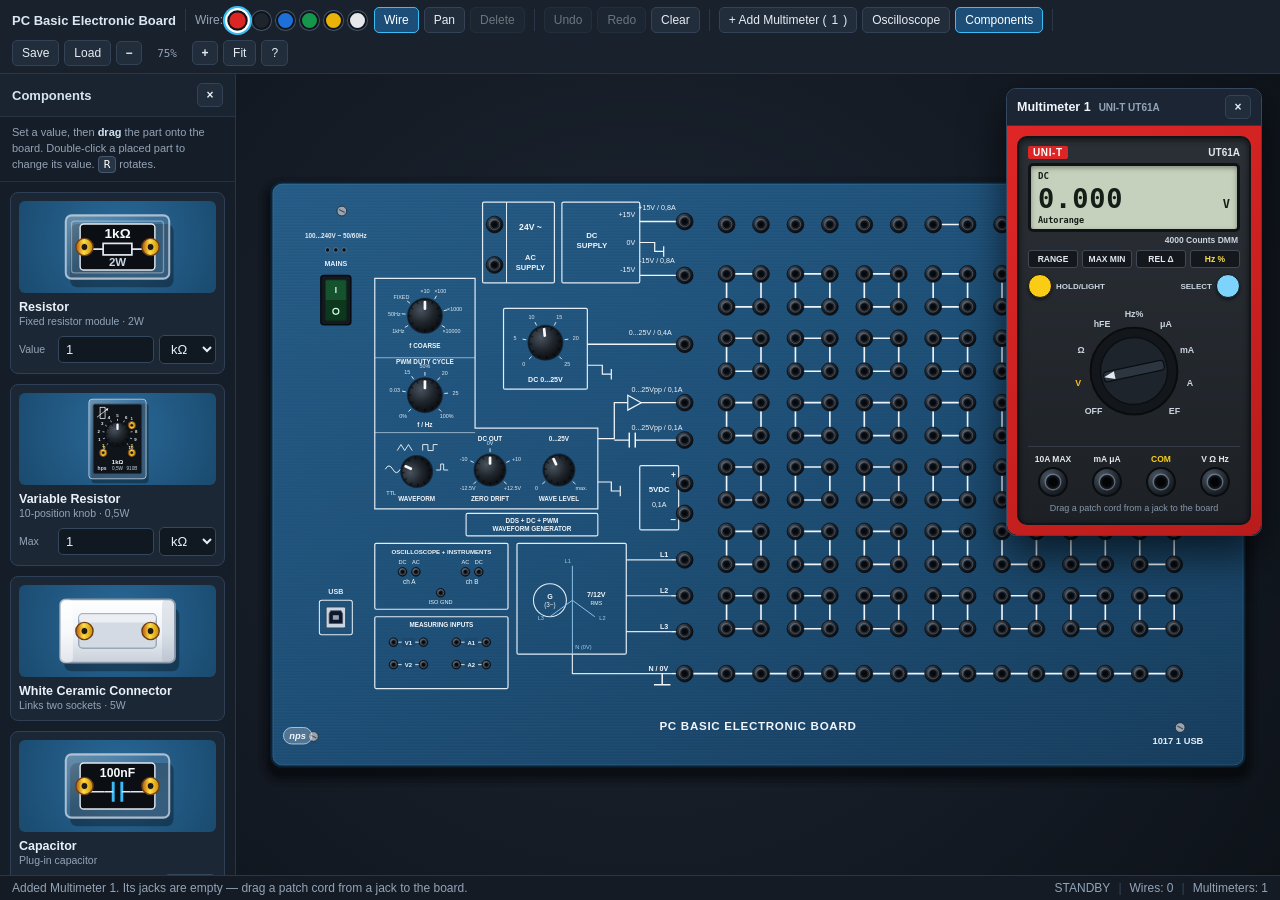
==== board-simulator/index.html @ 370e1baa "Add files via upload" ====
<!DOCTYPE html>
<html lang="en">
<head>
  <meta charset="UTF-8" />
  <meta name="viewport" content="width=device-width, initial-scale=1.0" />
  <title>PC Basic Electronic Board — Model 1017.1 USB Simulator</title>
  <link rel="stylesheet" href="styles/main.css" />
</head>
<body>
  <header class="toolbar" aria-label="Simulator Controls">
    <div class="toolbar-group brand">
      <span class="brand-title">PC Basic Electronic Board</span>
    </div>

    <div class="toolbar-divider"></div>

    <div class="toolbar-group" role="group" aria-label="Patch Cord Colors">
      <span class="group-label">Wire:</span>
      <div id="color-picker" class="color-swatches"></div>
    </div>

    <div class="toolbar-group" role="group" aria-label="Tools">
      <button id="tool-wire" class="btn btn-tool active" type="button" title="Wire Tool (W)">Wire</button>
      <button id="tool-pan" class="btn btn-tool" type="button" title="Pan View Tool (H / Space+Drag)">Pan</button>
      <button id="btn-delete" class="btn btn-danger" type="button" title="Delete the selected wire or component (Del / Backspace)" disabled>Delete</button>
    </div>

    <div class="toolbar-divider"></div>

    <div class="toolbar-group">
      <button id="btn-undo" class="btn" type="button" title="Undo (Ctrl+Z)" disabled>Undo</button>
      <button id="btn-redo" class="btn" type="button" title="Redo (Ctrl+Y)" disabled>Redo</button>
      <button id="btn-clear-wires" class="btn btn-danger" type="button" title="Remove All Patch Cords">Clear</button>
    </div>

    <div class="toolbar-divider"></div>

    <div class="toolbar-group">
      <button id="btn-add-multimeter" class="btn" type="button" title="Add Another Multimeter (D)">+ Add Multimeter (<span id="multimeter-count-badge">0</span>)</button>
      <button id="btn-toggle-scope" class="btn" type="button" title="Toggle Oscilloscope (O)">Oscilloscope</button>
      <button id="btn-toggle-sidebar" class="btn active" type="button" title="Show / hide the Components sidebar (P)">Components</button>
    </div>

    <div class="toolbar-divider"></div>

    <div class="toolbar-group">
      <button id="btn-save" class="btn" type="button" title="Save Circuit JSON">Save</button>
      <button id="btn-load" class="btn" type="button" title="Load Circuit JSON">Load</button>
      <input id="file-load-input" type="file" accept=".json,application/json" hidden />
      <button id="btn-zoom-out" class="btn btn-icon" type="button" title="Zoom Out (-)">−</button>
      <span id="zoom-readout" class="zoom-readout">100%</span>
      <button id="btn-zoom-in" class="btn btn-icon" type="button" title="Zoom In (+)">+</button>
      <button id="btn-zoom-fit" class="btn" type="button" title="Fit Board to Screen (0)">Fit</button>
      <button id="btn-help" class="btn" type="button" title="Help &amp; Shortcuts (?)">?</button>
    </div>
  </header>

  <main id="workspace" class="workspace">
    <!-- Components sidebar -->
    <aside id="components-sidebar" class="components-sidebar" aria-label="Components">
      <div class="sidebar-header">
        <span>Components</span>
        <button id="btn-close-sidebar" class="btn btn-icon sidebar-close-btn" type="button" title="Hide sidebar">×</button>
      </div>
      <div class="sidebar-hint">Set a value, then <strong>drag</strong> the part onto the board. Double-click a placed part to change its value. <kbd>R</kbd> rotates.</div>
      <div id="components-list" class="components-list"></div>
    </aside>

    <div id="canvas-area" class="canvas-area">
      <svg id="board-svg" xmlns="http://www.w3.org/2000/svg" tabindex="0" aria-label="PC Basic Electronic Board 1017.1 USB">
        <defs id="svg-defs"></defs>
        <g id="viewport-root">
          <g id="board-static-layer"></g>
          <g id="board-controls-layer"></g>
          <g id="sockets-layer"></g>
          <g id="components-layer"></g>
        </g>
      </svg>

      <div id="diagnostics-bar" class="diagnostics-bar hidden" role="alert"></div>

      <!-- Multimeters (their jacks are sockets; patch cords are drawn above them) -->
      <div id="dmm-panels-host"></div>

      <aside id="scope-panel" class="floating-panel scope-panel hidden" style="left: 18px; bottom: 18px; width: 520px;">
        <div class="panel-drag-handle">
          <span>Virtual Oscilloscope (Ch A / Ch B)</span>
          <button class="btn btn-icon panel-close" data-close="scope-panel" type="button">×</button>
        </div>
        <div id="scope-body"></div>
      </aside>

      <!-- Wires, selection UI and drag previews live above the multimeter panels -->
      <svg id="wire-overlay" xmlns="http://www.w3.org/2000/svg" aria-hidden="true">
        <g id="overlay-root">
          <g id="wires-layer"></g>
          <g id="selection-ui-layer"></g>
          <g id="overlay-layer"></g>
        </g>
      </svg>

      <div id="socket-tooltip" class="tooltip hidden" role="status" aria-live="polite"></div>
    </div>
  </main>

  <footer class="status-bar">
    <span id="status-message">Ready — drag components from the sidebar onto the board and connect them with patch cords.</span>
    <span class="status-right">
      <span id="diag-summary">STANDBY</span>
      <span class="sep">|</span>
      <span id="wire-count-readout">Wires: 0</span>
      <span class="sep">|</span>
      <span id="phase-badge">Multimeters: 0</span>
    </span>
  </footer>

  <!-- Help Modal -->
  <div id="help-modal" class="modal hidden" role="dialog" aria-modal="true" aria-labelledby="help-title">
    <div class="modal-card">
      <div class="modal-header">
        <h2 id="help-title">Board Simulator Controls &amp; Shortcuts</h2>
        <button id="btn-close-help" class="btn btn-icon" type="button" aria-label="Close">×</button>
      </div>
      <div class="modal-body">
        <ul>
          <li><strong>Mains:</strong> switch the board on with the green rocker switch on the board itself.</li>
          <li><strong>Wiring:</strong> drag from any socket (or multimeter jack) to another, or click one then the other. Several plugs can share a socket.</li>
          <li><strong>Multimeters:</strong> click <em>+ Add Multimeter</em> (or press <code>D</code>). Their four jacks start empty — connect them with patch cords like any other socket.</li>
          <li><strong>Components:</strong> drag them from the sidebar onto sockets. Double-click a resistor / capacitor / inductor to change its value (Ω, kΩ, MΩ …). Turn the variable resistor's knob with the mouse.</li>
          <li><strong>Select &amp; Delete:</strong> click a wire or a component to select it, then press <code>Delete</code> / <code>Backspace</code>.</li>
        </ul>
        <div class="shortcut-grid">
          <div><kbd>1</kbd>–<kbd>6</kbd> Wire color</div>
          <div><kbd>W</kbd> Wire tool</div>
          <div><kbd>H</kbd> Pan tool</div>
          <div><kbd>Del</kbd> Delete selected</div>
          <div><kbd>R</kbd> Rotate selected</div>
          <div><kbd>D</kbd> Add multimeter</div>
          <div><kbd>O</kbd> Oscilloscope</div>
          <div><kbd>P</kbd> Components</div>
          <div><kbd>0</kbd> Fit board</div>
          <div><kbd>Ctrl</kbd>+<kbd>Z</kbd> Undo</div>
          <div><kbd>Ctrl</kbd>+<kbd>Y</kbd> Redo</div>
          <div><kbd>Esc</kbd> Deselect / cancel</div>
        </div>
      </div>
    </div>
  </div>

  <!-- Value Edit Modal -->
  <div id="value-modal" class="modal hidden" role="dialog" aria-modal="true">
    <div class="modal-card" style="width: min(380px, 92vw);">
      <div class="modal-header">
        <h2 id="value-modal-title">Set Component Value</h2>
        <button id="btn-close-value-modal" class="btn btn-icon" type="button" aria-label="Close">×</button>
      </div>
      <div class="modal-body" style="display:flex; gap:8px; align-items:center;">
        <input id="value-modal-input" type="number" min="0" step="any" value="1" class="value-input" />
        <select id="value-modal-unit" class="value-select"></select>
        <button id="btn-value-modal-ok" class="btn btn-accent" type="button">OK</button>
      </div>
    </div>
  </div>

  <script type="module" src="js/main.js"></script>
</body>
</html>
---- board-simulator/styles/main.css ----
:root {
  --bg-bench: #11161d;
  --bg-toolbar: #19212c;
  --border-subtle: #2a3646;
  --text-main: #e6edf5;
  --text-muted: #93a4b8;
  --accent: #38bdf8;
  --danger: #ef4444;
  --warn: #f59e0b;
  --mains-on: #22c55e;
  --font-ui: "Inter", -apple-system, BlinkMacSystemFont, "Segoe UI", Roboto, sans-serif;
  --font-mono: "JetBrains Mono", "Fira Code", Consolas, monospace;
}

* { box-sizing: border-box; }

input, select { user-select: text; }

html, body {
  margin: 0;
  padding: 0;
  width: 100%;
  height: 100%;
  overflow: hidden;
  background: var(--bg-bench);
  color: var(--text-main);
  font-family: var(--font-ui);
  user-select: none;
}

body { display: flex; flex-direction: column; }

/* Toolbar */
.toolbar {
  display: flex;
  flex-wrap: wrap;
  align-items: center;
  gap: 7px;
  padding: 7px 12px;
  background: var(--bg-toolbar);
  border-bottom: 1px solid var(--border-subtle);
  z-index: 30;
}

.toolbar-group { display: flex; align-items: center; gap: 5px; }
.toolbar-divider { width: 1px; height: 22px; background: var(--border-subtle); margin: 0 2px; }

.brand-badge {
  background: #235985;
  color: #fff;
  font-size: 11px;
  font-weight: 700;
  padding: 3px 7px;
  border-radius: 4px;
  letter-spacing: 0.04em;
}
.brand-title { font-size: 13px; font-weight: 600; color: #dbe7f3; }
.group-label { font-size: 12px; color: var(--text-muted); }

.btn, .select-input {
  appearance: none;
  border: 1px solid #334256;
  background: #222d3b;
  color: var(--text-main);
  font-size: 12px;
  font-weight: 500;
  padding: 5px 9px;
  border-radius: 5px;
  cursor: pointer;
  display: inline-flex;
  align-items: center;
  gap: 5px;
  transition: background 0.12s ease, border-color 0.12s ease;
}

.select-input { padding-right: 22px; }
.btn:hover:not(:disabled), .select-input:hover { background: #2c3a4c; border-color: #4a607a; }
.btn:disabled { opacity: 0.4; cursor: not-allowed; }
.btn.active { background: #1d4e78; border-color: var(--accent); color: #fff; }
.btn-accent { background: #0f4c5c; border-color: #2dd4bf; color: #ccfbf1; }
.btn-danger:hover:not(:disabled) { background: #4b1d24; border-color: var(--danger); }
.btn-icon { min-width: 26px; justify-content: center; padding: 4px 7px; font-weight: 700; }


.color-swatches { display: flex; align-items: center; gap: 5px; }
.color-swatch {
  width: 19px; height: 19px; border-radius: 50%;
  border: 2px solid #0f141a; box-shadow: 0 0 0 1px #44566c; cursor: pointer;
}
.color-swatch.active { box-shadow: 0 0 0 2px #fff, 0 0 0 4px var(--accent); transform: scale(1.08); }
.zoom-readout { font-family: var(--font-mono); font-size: 11px; color: var(--text-muted); min-width: 40px; text-align: center; }

/* Workspace */
.workspace {
  position: relative;
  flex: 1;
  min-height: 0;
  display: flex;
  overflow: hidden;
  background: radial-gradient(circle at 50% 45%, #1d2633 0%, #0e131a 100%);
}

.canvas-area {
  position: relative;
  flex: 1;
  min-width: 0;
  overflow: hidden;
}

#board-svg, #wire-overlay {
  position: absolute;
  inset: 0;
  width: 100%;
  height: 100%;
  display: block;
}
#board-svg { outline: none; cursor: default; }
#board-svg.pan-mode { cursor: grab; }
#board-svg.pan-mode.panning { cursor: grabbing; }

/* The wire overlay sits above the multimeter panels; only cables and the rotate button take clicks */
#wire-overlay { z-index: 5000; pointer-events: none; overflow: hidden; }
.wire-hit { pointer-events: stroke; cursor: pointer; }
.rotate-btn { pointer-events: all; cursor: pointer; }
.rotate-btn:hover circle { fill: #1479b8; }

.socket-hit { cursor: crosshair; }
.knob-hit { cursor: ns-resize; }
.component-draggable { cursor: grab; }
.component-draggable.dragging { cursor: grabbing; }
.canvas-area.tool-pan .component-draggable { cursor: grab; }
.wire-group:hover .wire-core { filter: brightness(1.22); }

/* Selection highlights */
.component-draggable .sel-ring {
  stroke: #38bdf8; stroke-width: 2.6; stroke-dasharray: 7 4; opacity: 0; pointer-events: none;
}
.component-draggable.selected .sel-ring { opacity: 1; }
.wire-group.selected .wire-select-glow { opacity: 0.8; }

/* Components sidebar */
.components-sidebar {
  width: 236px;
  flex: 0 0 236px;
  display: flex;
  flex-direction: column;
  background: #151d28;
  border-right: 1px solid var(--border-subtle);
  z-index: 6000;
  min-height: 0;
}
.components-sidebar.collapsed { display: none; }
.sidebar-header {
  display: flex; align-items: center; justify-content: space-between;
  padding: 9px 12px; font-size: 13px; font-weight: 700; color: #d6e4f2;
  border-bottom: 1px solid #263445; background: #1a2431;
}
.sidebar-hint {
  padding: 8px 12px; font-size: 11px; line-height: 1.45; color: var(--text-muted);
  border-bottom: 1px solid #223042;
}
.sidebar-hint strong { color: #cfe3f5; }
.components-list {
  flex: 1; overflow-y: auto; padding: 10px; display: flex; flex-direction: column; gap: 10px;
}
.component-card {
  background: #1c2735; border: 1px solid #2f4056; border-radius: 8px; padding: 8px 8px 9px;
  transition: border-color 0.12s ease, background 0.12s ease;
}
.component-card:hover { border-color: #4b7ea8; background: #20304a; }
.card-drag-area { cursor: grab; touch-action: none; }
.card-drag-area:active { cursor: grabbing; }
.card-preview {
  width: 100%; height: 92px; display: block;
  background: radial-gradient(circle at 50% 40%, #2a6a9a 0%, #1a4a6e 100%);
  border-radius: 6px; margin-bottom: 7px; pointer-events: none;
}
.card-title { font-size: 12.5px; font-weight: 700; color: #e8f1fa; }
.card-sub { font-size: 10.5px; color: var(--text-muted); margin-top: 1px; }
.card-value { display: flex; align-items: center; gap: 5px; margin-top: 8px; }
.card-value label { font-size: 10.5px; color: var(--text-muted); width: 34px; }

.value-input, .value-select {
  padding: 5px 7px; font-size: 13px; background: #101822; color: #e6edf5;
  border: 1px solid #35475c; border-radius: 5px; user-select: text;
}
.value-input { flex: 1; min-width: 0; width: 100%; }
.value-select { cursor: pointer; }
.value-input:focus, .value-select:focus { outline: none; border-color: var(--accent); }

/* Floating Panels */
.floating-panel {
  position: absolute;
  background: rgba(20, 27, 36, 0.96);
  border: 1px solid #35475e;
  border-radius: 10px;
  box-shadow: 0 18px 42px rgba(0, 0, 0, 0.65);
  z-index: 25;
  overflow: hidden;
}
.floating-panel.hidden { display: none; }

.panel-drag-handle {
  display: flex;
  align-items: center;
  justify-content: space-between;
  padding: 6px 10px;
  background: #1b2533;
  border-bottom: 1px solid #2b3a4e;
  font-size: 12px;
  font-weight: 600;
  color: #d6e4f2;
  cursor: move;
}

/* UNI-T UT61A Multimeter */
.dmm-panel { width: 256px; }
.ut61a-shell {
  padding: 10px;
  background: linear-gradient(145deg, #df2626 0%, #b91c1c 100%);
  border-radius: 0 0 10px 10px;
}
.ut61a-inner {
  background: linear-gradient(180deg, #2b3036 0%, #1d2126 100%);
  border-radius: 10px;
  padding: 8px 9px 10px;
  border: 2px solid #121518;
  box-shadow: inset 0 2px 6px rgba(0,0,0,0.6);
}
.ut61a-brand-row {
  display: flex; justify-content: space-between; align-items: center;
  margin-bottom: 4px;
}
.ut61a-logo {
  background: #dc2626; color: #fff; font-weight: 900; font-size: 10px;
  padding: 1px 5px; border-radius: 2px; letter-spacing: 0.06em;
}
.ut61a-model { color: #e2e8f0; font-size: 10px; font-weight: 700; }

.ut61a-lcd {
  background: #c5d1bd;
  border: 3px solid #101316;
  border-radius: 5px;
  padding: 5px 7px 4px;
  color: #161d17;
  font-family: var(--font-mono);
  box-shadow: inset 0 2px 5px rgba(0,0,0,0.35);
  transition: background 0.15s;
}
.ut61a-lcd.backlight { background: #d9f99d; box-shadow: inset 0 0 12px #bef264; }
.ut61a-lcd.off { background: #9aa694; color: transparent; }
.ut61a-lcd.off * { opacity: 0; }

.lcd-top-flags {
  display: flex; justify-content: space-between; font-size: 9px; font-weight: 700;
  min-height: 12px;
}
.lcd-main-row {
  display: flex; align-items: baseline; justify-content: space-between;
  margin: 2px 0;
}
.lcd-digits {
  font-size: 27px; font-weight: 700; letter-spacing: 0.03em; line-height: 1.05;
  font-variant-numeric: tabular-nums;
}
.lcd-unit { font-size: 12px; font-weight: 800; margin-left: 3px; }
.lcd-bottom-flags {
  display: flex; justify-content: space-between; font-size: 8.5px; font-weight: 700;
}

.ut61a-counts {
  text-align: right; font-size: 8.5px; color: #cbd5e1; margin: 3px 2px 5px; font-weight: 600;
}

.ut61a-btn-row {
  display: grid; grid-template-columns: repeat(4, 1fr); gap: 4px; margin-bottom: 6px;
}
.dmm-btn {
  background: #14181d; color: #e2e8f0; border: 1px solid #404854;
  border-radius: 3px; padding: 3px 2px; font-size: 8.5px; font-weight: 700;
  cursor: pointer; text-align: center;
}
.dmm-btn:hover { background: #262e38; }
.dmm-btn.active { border-color: #38bdf8; color: #7dd3fc; }
.dmm-btn.yellow-text { color: #fde047; }

.ut61a-side-btns {
  display: flex; justify-content: space-between; align-items: center; margin-bottom: 2px;
}
.dmm-round-btn {
  width: 24px; height: 24px; border-radius: 50%; border: 1.5px solid #0e1114;
  cursor: pointer; box-shadow: 0 2px 3px rgba(0,0,0,0.45);
}
.dmm-round-btn.yellow { background: #facc15; }
.dmm-round-btn.blue { background: #7dd3fc; }
.dmm-side-label { font-size: 8px; color: #cbd5e1; font-weight: 700; }

.ut61a-dial-wrap { position: relative; width: 100%; display: flex; justify-content: center; margin: 2px 0 4px; }
.ut61a-jacks {
  display: grid; grid-template-columns: repeat(4, 1fr); gap: 4px; margin-top: 4px;
  padding-top: 5px; border-top: 1px solid #353c45;
}
.dmm-jack {
  display: flex; flex-direction: column; align-items: center; gap: 3px; cursor: pointer;
  padding: 2px; border-radius: 4px;
}
.dmm-jack-lbl { font-size: 8.5px; font-weight: 700; color: #e2e8f0; }
.dmm-jack-lbl.yellow { color: #facc15; }


.dmm-fuse-banner {
  margin-top: 6px; padding: 5px 7px; border-radius: 4px;
  background: #450a0a; border: 1px solid #ef4444; color: #fecaca;
  font-size: 10.5px; display: flex; justify-content: space-between; align-items: center;
}
.dmm-fuse-banner.hidden { display: none; }

/* Oscilloscope */
.scope-body { padding: 10px; display: flex; flex-direction: column; gap: 8px; }
.scope-canvas {
  width: 100%; height: 220px; border-radius: 6px;
  background: #071118; border: 1px solid #26394c; display: block;
}
.scope-controls {
  display: grid; grid-template-columns: repeat(4, 1fr); gap: 6px; font-size: 11px;
}
.scope-ctrl-box {
  background: #1a232f; border: 1px solid #2d3d50; border-radius: 5px; padding: 5px 6px;
  display: flex; flex-direction: column; gap: 3px;
}
.scope-ctrl-box label { font-size: 10px; color: var(--text-muted); }
.scope-ctrl-box select, .scope-ctrl-box button {
  background: #111822; color: #e2e8f0; border: 1px solid #35475c;
  border-radius: 4px; padding: 3px 5px; font-size: 11px; cursor: pointer;
}
.scope-readouts {
  display: flex; justify-content: space-between; font-family: var(--font-mono);
  font-size: 11px; background: #101720; padding: 5px 8px; border-radius: 5px; border: 1px solid #253445;
}
.ch-a-txt { color: #facc15; }
.ch-b-txt { color: #38bdf8; }

/* Tooltip & Status & Modal */
.tooltip {
  position: fixed; pointer-events: none; background: rgba(12, 18, 26, 0.95);
  border: 1px solid #3c5068; color: #eef4fa; padding: 6px 10px; border-radius: 6px;
  font-size: 12px; line-height: 1.35; box-shadow: 0 8px 20px rgba(0, 0, 0, 0.45);
  z-index: 40; white-space: nowrap;
}
.tooltip.hidden { display: none; }
.tooltip .tt-title { font-weight: 600; color: #7dd3fc; }
.tooltip .tt-volt { font-family: var(--font-mono); font-size: 11.5px; color: #4ade80; }
.tooltip .tt-sub { font-size: 11px; color: #a9bacd; }

.status-bar {
  display: flex; justify-content: space-between; align-items: center;
  padding: 5px 12px; background: #141b24; border-top: 1px solid var(--border-subtle);
  font-size: 12px; color: var(--text-muted);
}
.status-right { display: flex; align-items: center; gap: 8px; }
.status-right .sep { color: #364558; }

.modal {
  position: fixed; inset: 0; background: rgba(6, 10, 15, 0.72);
  display: flex; align-items: center; justify-content: center; z-index: 60;
}
.modal.hidden { display: none; }
.modal-card {
  width: min(580px, 92vw); background: #1a232f; border: 1px solid #35475e;
  border-radius: 10px; box-shadow: 0 20px 45px rgba(0, 0, 0, 0.6); overflow: hidden;
}
.modal-header {
  display: flex; align-items: center; justify-content: space-between;
  padding: 12px 16px; border-bottom: 1px solid var(--border-subtle);
}
.modal-header h2 { margin: 0; font-size: 15px; }
.modal-body { padding: 14px 18px 18px; font-size: 13px; line-height: 1.55; color: #cfdbe8; }
.modal-body ul { margin: 0 0 14px; padding-left: 18px; }
.modal-body li { margin-bottom: 6px; }
.shortcut-grid {
  display: grid; grid-template-columns: repeat(3, minmax(0, 1fr)); gap: 8px;
  background: #131a23; padding: 10px 12px; border-radius: 6px;
  border: 1px solid #283546; font-size: 12px;
}
kbd {
  background: #273445; border: 1px solid #455870; border-radius: 4px;
  padding: 1px 5px; font-family: var(--font-mono); font-size: 11px; color: #fff;
}


/* Multi-meter badge in floating panel header */
.dmm-id-badge {
  display: inline-flex;
  align-items: center;
  justify-content: center;
  padding: 1px 6px;
  border-radius: 4px;
  font-size: 10.5px;
  font-weight: 800;
  color: #0b1117;
  margin-right: 6px;
}

.dmm-header-title {
  display: inline-flex;
  align-items: center;
}


/* Diagnostics bar */
.diagnostics-bar {
  position: absolute;
  top: 12px;
  left: 50%;
  transform: translateX(-50%);
  background: rgba(127, 29, 29, 0.94);
  border: 1px solid #f87171;
  color: #fee2e2;
  padding: 7px 14px;
  border-radius: 7px;
  font-size: 12px;
  font-weight: 500;
  z-index: 5100;
  max-width: 560px;
  box-shadow: 0 10px 26px rgba(0, 0, 0, 0.5);
  pointer-events: none;
}
.diagnostics-bar.warn { background: rgba(120, 53, 15, 0.94); border-color: #fbbf24; color: #fef3c7; }
.diagnostics-bar.hidden { display: none; }

/* Multimeter panel header + jacks (jacks are real sockets) */
.dmm-header-title { display: inline-flex; align-items: baseline; gap: 8px; font-size: 12.5px; font-weight: 700; color: #f1f5f9; }
.dmm-header-model { font-size: 10px; font-weight: 600; color: var(--text-muted); }

.dmm-jack { cursor: crosshair; }
.dmm-jack-hole {
  width: 30px; height: 30px; border-radius: 50%;
  background: radial-gradient(circle at 35% 30%, #4c5866 0%, #1e242b 62%, #0b0e12 100%);
  border: 2px solid #0a0c0e;
  display: flex; align-items: center; justify-content: center;
  touch-action: none;
  transition: box-shadow 0.1s ease;
}
.dmm-jack-bore {
  width: 14px; height: 14px; border-radius: 50%;
  background: radial-gradient(circle, #030406 40%, #2b333d 100%);
  box-shadow: 0 0 0 1.5px rgba(138, 153, 173, 0.55);
  pointer-events: none;
}
.dmm-jack:hover .dmm-jack-hole, .dmm-jack-hole.jack-hot { box-shadow: 0 0 0 3px rgba(56, 189, 248, 0.85); }
.dmm-jack-hint { text-align: center; font-size: 9px; color: #8696aa; margin-top: 4px; }
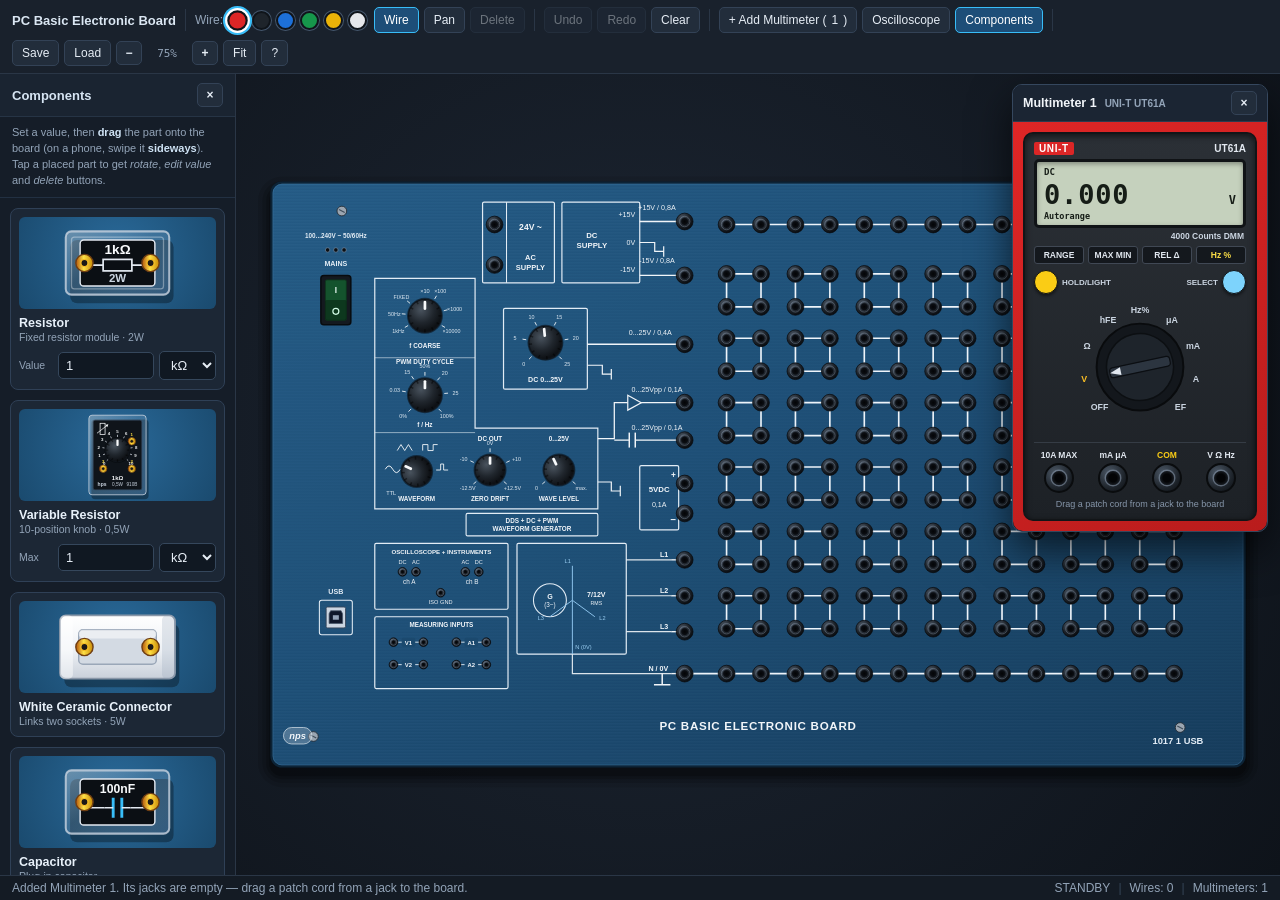
==== commit d6d93a10: "Add files via upload" ====
--- a/board-simulator/index.html
+++ b/board-simulator/index.html
@@ -2,7 +2,9 @@
 <html lang="en">
 <head>
   <meta charset="UTF-8" />
-  <meta name="viewport" content="width=device-width, initial-scale=1.0" />
+  <meta name="viewport" content="width=device-width, initial-scale=1.0, viewport-fit=cover" />
+  <meta name="mobile-web-app-capable" content="yes" />
+  <meta name="theme-color" content="#19212c" />
   <title>PC Basic Electronic Board — Model 1017.1 USB Simulator</title>
   <link rel="stylesheet" href="styles/main.css" />
 </head>
@@ -62,7 +64,7 @@
         <span>Components</span>
         <button id="btn-close-sidebar" class="btn btn-icon sidebar-close-btn" type="button" title="Hide sidebar">×</button>
       </div>
-      <div class="sidebar-hint">Set a value, then <strong>drag</strong> the part onto the board. Double-click a placed part to change its value. <kbd>R</kbd> rotates.</div>
+      <div class="sidebar-hint">Set a value, then <strong>drag</strong> the part onto the board (on a phone, swipe it <strong>sideways</strong>). Tap a placed part to get <em>rotate</em>, <em>edit value</em> and <em>delete</em> buttons.</div>
       <div id="components-list" class="components-list"></div>
     </aside>
 
@@ -99,6 +101,12 @@
         </g>
       </svg>
 
+      <!-- Phone shortcuts (the toolbar scrolls sideways on small screens) -->
+      <div id="mobile-fabs" class="mobile-fabs">
+        <button id="fab-parts" class="fab" type="button">+ Parts</button>
+        <button id="fab-meter" class="fab" type="button">+ Meter</button>
+      </div>
+
       <div id="socket-tooltip" class="tooltip hidden" role="status" aria-live="polite"></div>
     </div>
   </main>
@@ -127,6 +135,7 @@
           <li><strong>Wiring:</strong> drag from any socket (or multimeter jack) to another, or click one then the other. Several plugs can share a socket.</li>
           <li><strong>Multimeters:</strong> click <em>+ Add Multimeter</em> (or press <code>D</code>). Their four jacks start empty — connect them with patch cords like any other socket.</li>
           <li><strong>Components:</strong> drag them from the sidebar onto sockets. Double-click a resistor / capacitor / inductor to change its value (Ω, kΩ, MΩ …). Turn the variable resistor's knob with the mouse.</li>
+          <li><strong>Phone / tablet:</strong> pinch with two fingers to zoom and drag with two fingers to pan; one finger on an empty spot also pans. Touch near a socket and drag to draw a wire (or tap one socket, then another). Tap a part or a cable to select it — the buttons next to a part rotate, edit or delete it, and the <em>Delete</em> button in the toolbar removes the selection. Open the parts drawer with <em>Components</em>.</li>
           <li><strong>Select &amp; Delete:</strong> click a wire or a component to select it, then press <code>Delete</code> / <code>Backspace</code>.</li>
         </ul>
         <div class="shortcut-grid">
--- a/board-simulator/styles/main.css
+++ b/board-simulator/styles/main.css
@@ -449,3 +449,96 @@
 }
 .dmm-jack:hover .dmm-jack-hole, .dmm-jack-hole.jack-hot { box-shadow: 0 0 0 3px rgba(56, 189, 248, 0.85); }
 .dmm-jack-hint { text-align: center; font-size: 9px; color: #8696aa; margin-top: 4px; }
+
+
+/* =====================================================================
+   Touch / mobile support
+   ===================================================================== */
+html { touch-action: manipulation; }
+body {
+  height: 100dvh;                       /* tracks the mobile browser bars */
+  -webkit-tap-highlight-color: transparent;
+  -webkit-touch-callout: none;
+  padding-bottom: env(safe-area-inset-bottom);
+}
+#board-svg { touch-action: none; }      /* we handle pinch / pan ourselves */
+.panel-drag-handle { touch-action: none; }
+.card-drag-area { touch-action: pan-y; } /* vertical swipe scrolls the list, sideways drag pulls a part out */
+.rotate-btn, .sel-btn { touch-action: none; }
+.dmm-btn, .dmm-round-btn { touch-action: manipulation; }
+
+/* Multimeter panels scale down on small screens (set from JS) */
+.dmm-panel { transform: scale(var(--dmm-scale, 1)); transform-origin: top left; }
+.components-sidebar.drag-out { opacity: 0; pointer-events: none; transition: none; }
+
+#status-message { flex: 1; min-width: 0; overflow: hidden; text-overflow: ellipsis; white-space: nowrap; margin-right: 10px; }
+.status-right { flex: 0 0 auto; }
+
+@media (pointer: coarse) {
+  .btn { min-height: 38px; }
+  .btn-icon { min-width: 40px; }
+  .color-swatch { width: 26px; height: 26px; }
+  .dmm-jack-hole { width: 34px; height: 34px; }
+  .dmm-btn { min-height: 28px; }
+}
+
+@media (max-width: 820px), (max-height: 520px) and (pointer: coarse) {
+  /* Toolbar becomes one swipeable row instead of wrapping over the board */
+  .toolbar {
+    flex-wrap: nowrap;
+    overflow-x: auto;
+    overflow-y: hidden;
+    -webkit-overflow-scrolling: touch;
+    scrollbar-width: none;
+    padding: 6px 8px;
+    gap: 6px;
+  }
+  .toolbar::-webkit-scrollbar { display: none; }
+  .toolbar > *, .toolbar-group { flex: 0 0 auto; }
+  .toolbar-group { flex-wrap: nowrap; white-space: nowrap; }
+  .brand, .brand-title, .group-label { display: none; }
+  .btn { min-height: 40px; padding: 8px 12px; font-size: 13px; }
+
+  /* Parts sidebar turns into a drawer on top of the board */
+  .components-sidebar {
+    position: absolute;
+    left: 0; top: 0; bottom: 0;
+    flex: none;
+    width: min(300px, 84vw);
+    box-shadow: 10px 0 30px rgba(0, 0, 0, 0.55);
+  }
+  .card-preview { height: 78px; }
+
+  .scope-panel { width: calc(100% - 16px) !important; left: 8px !important; bottom: 8px !important; }
+  .diagnostics-bar { max-width: calc(100% - 20px); font-size: 11px; }
+
+  .status-bar { padding: 4px 8px; font-size: 11px; }
+  .status-right .sep, #wire-count-readout, #phase-badge { display: none; }
+
+  input, select, .value-input, .value-select { font-size: 16px; } /* stops iOS zooming on focus */
+  .modal-card { max-height: 88dvh; overflow-y: auto; }
+  .shortcut-grid { display: none; }       /* keyboard shortcuts mean nothing on a phone */
+}
+
+/* Phones held sideways: keep the toolbar slim */
+@media (max-height: 480px) and (orientation: landscape) {
+  .toolbar { padding: 3px 8px; }
+  .btn { min-height: 34px; padding: 5px 10px; }
+  .status-bar { display: none; }
+}
+
+/* Phone shortcut buttons */
+.mobile-fabs { display: none; }
+@media (max-width: 820px), (max-height: 520px) and (pointer: coarse) {
+  .mobile-fabs {
+    display: flex; gap: 8px;
+    position: absolute; left: 10px; bottom: 10px;
+    z-index: 5500;
+  }
+  .fab {
+    appearance: none; border: 1px solid #4b7ea8; background: rgba(15, 76, 117, 0.94); color: #eaf5ff;
+    font: 600 14px var(--font-ui); padding: 11px 16px; border-radius: 999px;
+    box-shadow: 0 6px 18px rgba(0, 0, 0, 0.5); touch-action: manipulation;
+  }
+  .fab:active { background: #1479b8; }
+}
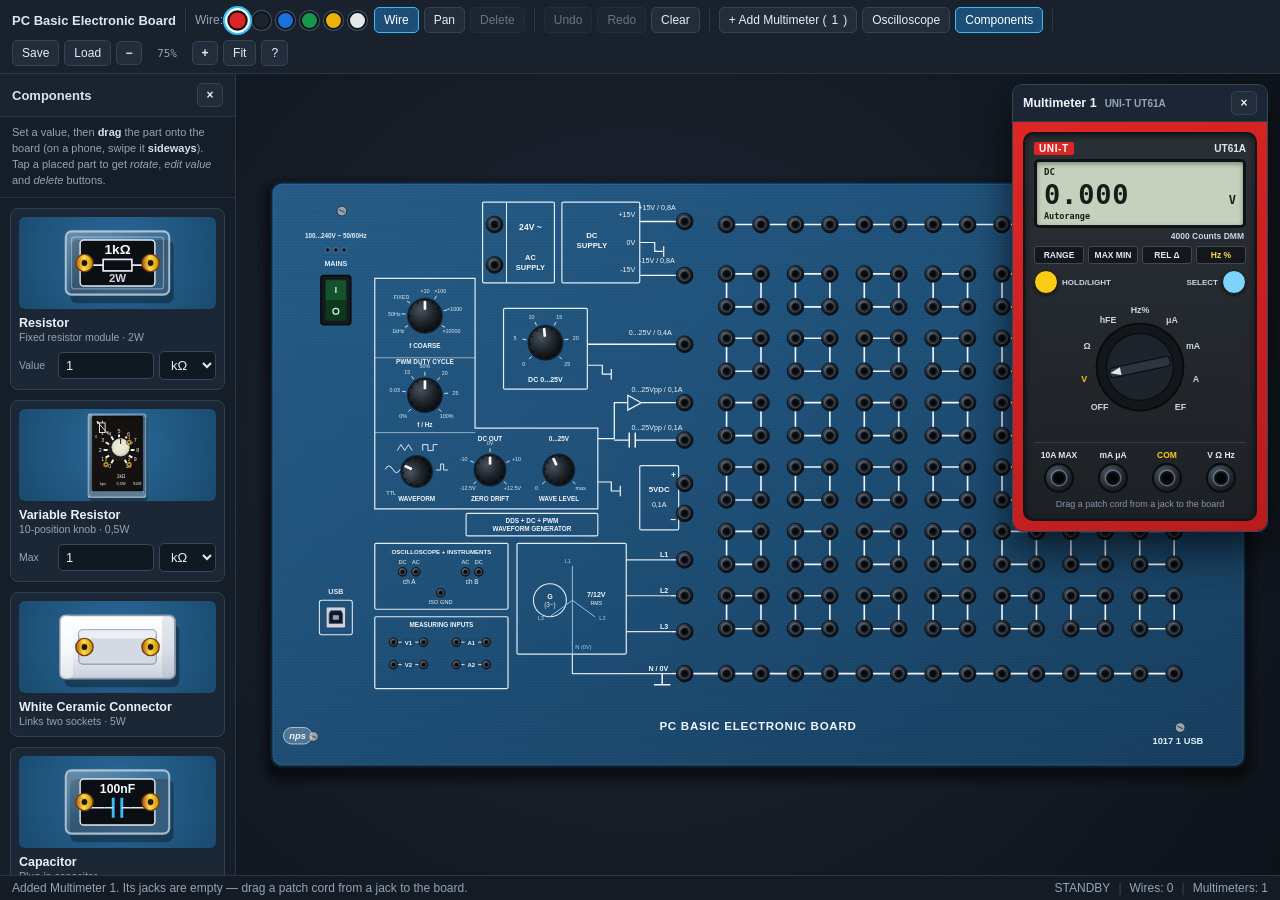
==== commit fe647af6: "Add files via upload" ====
--- a/board-simulator/styles/main.css
+++ b/board-simulator/styles/main.css
@@ -542,3 +542,8 @@
   }
   .fab:active { background: #1479b8; }
 }
+
+/* Variable resistor: its pins are hidden under the label like on the real part; shown when selected / hovered */
+.component-draggable .pin-hint { opacity: 0; transition: opacity 0.12s ease; }
+.component-draggable.selected .pin-hint, .component-draggable:hover .pin-hint { opacity: 1; }
+.knob-hit { touch-action: none; }
